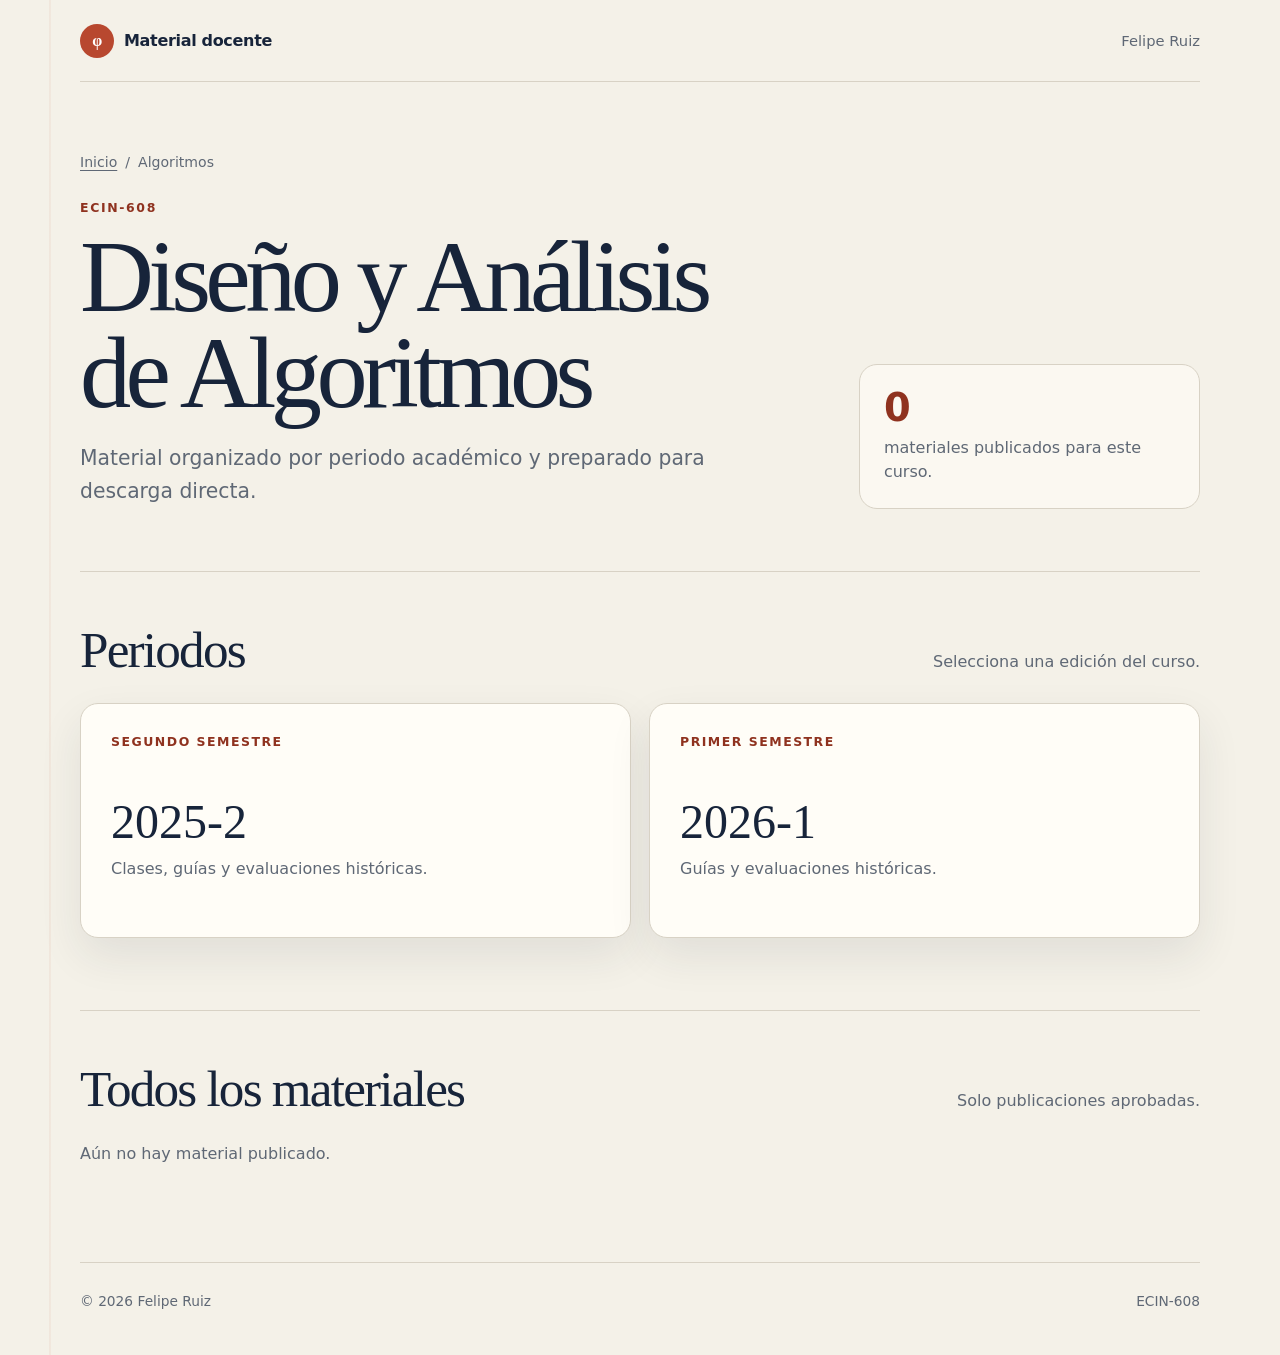
==== algoritmos/index.html @ ef08fc6a "feat: scaffold public course repository" ====
<!doctype html>
<html lang="es">
  <head>
    <meta charset="utf-8">
    <meta name="viewport" content="width=device-width, initial-scale=1">
    <meta name="description" content="Material público de Diseño y Análisis de Algoritmos, ECIN-608.">
    <title>Algoritmos · Material docente</title>
    <link rel="stylesheet" href="../assets/styles.css">
  </head>
  <body data-site-root="../" data-course="algoritmos">
    <a class="skip-link" href="#contenido">Ir al contenido</a>
    <header class="site-header">
      <a class="brand" href="../"><span class="brand-mark" aria-hidden="true">φ</span> Material docente</a>
      <span class="author">Felipe Ruiz</span>
    </header>
    <main id="contenido">
      <nav class="breadcrumbs" aria-label="Migas de pan"><a href="../">Inicio</a><span aria-hidden="true">/</span><span>Algoritmos</span></nav>
      <section class="hero">
        <div>
          <p class="eyebrow">ECIN-608</p>
          <h1>Diseño y Análisis de Algoritmos</h1>
          <p class="hero-copy">Material organizado por periodo académico y preparado para descarga directa.</p>
        </div>
        <aside class="hero-note"><strong data-material-count>0</strong><p>materiales publicados para este curso.</p></aside>
      </section>
      <section aria-labelledby="periodos">
        <div class="section-heading"><h2 id="periodos">Periodos</h2><p>Selecciona una edición del curso.</p></div>
        <div class="period-grid">
          <a class="period-card" href="2025-2/"><span class="card-code">SEGUNDO SEMESTRE</span><h2>2025-2</h2><p>Clases, guías y evaluaciones históricas.</p></a>
          <a class="period-card" href="2026-1/"><span class="card-code">PRIMER SEMESTRE</span><h2>2026-1</h2><p>Guías y evaluaciones históricas.</p></a>
        </div>
      </section>
      <section class="catalog" aria-labelledby="materiales"><div class="section-heading"><h2 id="materiales">Todos los materiales</h2><p>Solo publicaciones aprobadas.</p></div><div class="material-list" data-material-list aria-live="polite"><p class="empty-state">Cargando catálogo…</p></div></section>
    </main>
    <footer class="site-footer"><p>© <span data-current-year>2026</span> Felipe Ruiz</p><p>ECIN-608</p></footer>
    <script src="../assets/site.js" defer></script>
  </body>
</html>
---- assets/styles.css ----
:root {
  --paper: #f4f1e8;
  --surface: #fffdf7;
  --ink: #17243a;
  --muted: #5f6875;
  --line: #d8d2c5;
  --accent: #b8482f;
  --accent-dark: #8f321f;
  --navy: #11233d;
  --mint: #dce9df;
  --shadow: 0 18px 44px rgba(31, 42, 55, 0.09);
  --radius: 18px;
  font-family: Inter, ui-sans-serif, system-ui, -apple-system, BlinkMacSystemFont, "Segoe UI", sans-serif;
  color: var(--ink);
  background: var(--paper);
  font-synthesis: none;
}

* {
  box-sizing: border-box;
}

html {
  scroll-behavior: smooth;
}

body {
  margin: 0;
  min-width: 320px;
  background:
    linear-gradient(90deg, transparent 0 49px, rgba(184, 72, 47, 0.12) 50px, transparent 51px),
    var(--paper);
}

a {
  color: inherit;
}

a:focus-visible,
button:focus-visible {
  outline: 3px solid var(--accent);
  outline-offset: 4px;
}

.skip-link {
  position: fixed;
  z-index: 10;
  top: 12px;
  left: 12px;
  transform: translateY(-160%);
  padding: 10px 14px;
  border-radius: 8px;
  color: white;
  background: var(--navy);
}

.skip-link:focus {
  transform: translateY(0);
}

.site-header,
.site-footer,
main {
  width: min(1120px, calc(100% - 40px));
  margin-inline: auto;
}

.site-header {
  display: flex;
  align-items: center;
  justify-content: space-between;
  min-height: 82px;
  border-bottom: 1px solid var(--line);
}

.brand {
  display: inline-flex;
  gap: 10px;
  align-items: center;
  text-decoration: none;
  font-weight: 800;
  letter-spacing: -0.02em;
}

.brand-mark {
  display: grid;
  width: 34px;
  height: 34px;
  place-items: center;
  border-radius: 50%;
  color: white;
  background: var(--accent);
  font-family: Georgia, serif;
}

.author {
  color: var(--muted);
  font-size: 0.92rem;
}

main {
  padding-block: 72px 96px;
}

.breadcrumbs {
  display: flex;
  flex-wrap: wrap;
  gap: 8px;
  margin: 0 0 30px;
  color: var(--muted);
  font-size: 0.88rem;
}

.breadcrumbs a {
  text-underline-offset: 3px;
}

.hero {
  display: grid;
  grid-template-columns: minmax(0, 1.5fr) minmax(250px, 0.7fr);
  gap: 48px;
  align-items: end;
  padding-bottom: 62px;
}

.eyebrow {
  margin: 0 0 14px;
  color: var(--accent-dark);
  font-size: 0.78rem;
  font-weight: 800;
  letter-spacing: 0.13em;
  text-transform: uppercase;
}

h1,
h2,
h3,
p {
  margin-top: 0;
}

h1,
h2 {
  font-family: Georgia, "Times New Roman", serif;
}

h1 {
  max-width: 820px;
  margin-bottom: 20px;
  font-size: clamp(2.9rem, 8vw, 6.7rem);
  font-weight: 500;
  line-height: 0.94;
  letter-spacing: -0.055em;
}

.hero-copy {
  max-width: 680px;
  margin-bottom: 0;
  color: var(--muted);
  font-size: clamp(1.05rem, 2vw, 1.27rem);
  line-height: 1.65;
}

.hero-note {
  padding: 24px;
  border: 1px solid var(--line);
  border-radius: var(--radius);
  background: rgba(255, 253, 247, 0.68);
}

.hero-note strong {
  display: block;
  margin-bottom: 8px;
  color: var(--accent-dark);
  font-size: 2.4rem;
  line-height: 1;
}

.hero-note p {
  margin-bottom: 0;
  color: var(--muted);
  line-height: 1.5;
}

.section-heading {
  display: flex;
  gap: 24px;
  align-items: baseline;
  justify-content: space-between;
  margin-bottom: 24px;
  padding-top: 48px;
  border-top: 1px solid var(--line);
}

.section-heading h2 {
  margin-bottom: 0;
  font-size: clamp(2rem, 4vw, 3.4rem);
  font-weight: 500;
  letter-spacing: -0.035em;
}

.section-heading p {
  margin-bottom: 0;
  color: var(--muted);
}

.course-grid,
.period-grid,
.category-grid {
  display: grid;
  grid-template-columns: repeat(2, minmax(0, 1fr));
  gap: 18px;
}

.course-card,
.period-card {
  position: relative;
  min-height: 235px;
  padding: 30px;
  overflow: hidden;
  border: 1px solid var(--line);
  border-radius: var(--radius);
  background: var(--surface);
  box-shadow: var(--shadow);
  text-decoration: none;
  transition: transform 160ms ease, border-color 160ms ease;
}

.course-card:hover,
.period-card:hover {
  transform: translateY(-3px);
  border-color: var(--accent);
}

.course-card::after {
  position: absolute;
  right: -30px;
  bottom: -45px;
  width: 150px;
  height: 150px;
  border: 28px solid var(--mint);
  border-radius: 50%;
  content: "";
}

.card-code {
  display: block;
  margin-bottom: 48px;
  color: var(--accent-dark);
  font-size: 0.78rem;
  font-weight: 800;
  letter-spacing: 0.12em;
}

.course-card h2,
.period-card h2 {
  position: relative;
  z-index: 1;
  max-width: 430px;
  margin-bottom: 12px;
  font-size: clamp(1.8rem, 4vw, 3rem);
  font-weight: 500;
  line-height: 1.05;
}

.course-card p,
.period-card p {
  position: relative;
  z-index: 1;
  margin-bottom: 0;
  color: var(--muted);
}

.catalog {
  margin-top: 72px;
}

.category-grid {
  grid-template-columns: repeat(3, minmax(0, 1fr));
  align-items: start;
}

.category {
  min-height: 210px;
  padding: 24px;
  border-top: 4px solid var(--navy);
  background: rgba(255, 253, 247, 0.72);
}

.category h2 {
  margin-bottom: 22px;
  font-size: 1.65rem;
  font-weight: 500;
}

.material-list {
  display: grid;
  gap: 12px;
}

.material-card {
  padding: 16px;
  border: 1px solid var(--line);
  border-radius: 10px;
  background: var(--surface);
}

.material-card h3 {
  margin-bottom: 8px;
  font-size: 1rem;
  line-height: 1.4;
}

.material-card a {
  text-decoration-color: var(--accent);
  text-decoration-thickness: 2px;
  text-underline-offset: 4px;
}

.material-meta,
.material-topics {
  margin-bottom: 8px;
  color: var(--muted);
  font-size: 0.78rem;
  line-height: 1.45;
}

.material-topics {
  margin-bottom: 0;
}

.empty-state {
  margin-bottom: 0;
  color: var(--muted);
  line-height: 1.55;
}

.empty-state--error {
  color: var(--accent-dark);
}

.policy-note {
  margin-top: 52px;
  padding: 24px 28px;
  border-left: 4px solid var(--accent);
  background: var(--mint);
}

.policy-note h2 {
  margin-bottom: 8px;
  font-size: 1.2rem;
  font-family: inherit;
}

.policy-note p {
  margin-bottom: 0;
  color: #405146;
  line-height: 1.6;
}

.site-footer {
  display: flex;
  justify-content: space-between;
  padding-block: 30px 46px;
  border-top: 1px solid var(--line);
  color: var(--muted);
  font-size: 0.86rem;
}

.site-footer p {
  margin-bottom: 0;
}

@media (max-width: 800px) {
  body {
    background: var(--paper);
  }

  .hero,
  .course-grid,
  .period-grid,
  .category-grid {
    grid-template-columns: 1fr;
  }

  .hero {
    gap: 30px;
  }

  .hero-note {
    max-width: 420px;
  }
}

@media (max-width: 520px) {
  .site-header,
  .site-footer,
  main {
    width: min(100% - 28px, 1120px);
  }

  .site-header,
  .site-footer,
  .section-heading {
    align-items: flex-start;
    flex-direction: column;
  }

  .site-header {
    justify-content: center;
    gap: 4px;
  }

  main {
    padding-block: 48px 70px;
  }

  h1 {
    font-size: clamp(2.8rem, 17vw, 4.6rem);
  }

  .course-card,
  .period-card {
    min-height: 205px;
    padding: 24px;
  }

  .site-footer {
    gap: 8px;
  }
}

@media (prefers-reduced-motion: reduce) {
  html {
    scroll-behavior: auto;
  }

  .course-card,
  .period-card {
    transition: none;
  }
}
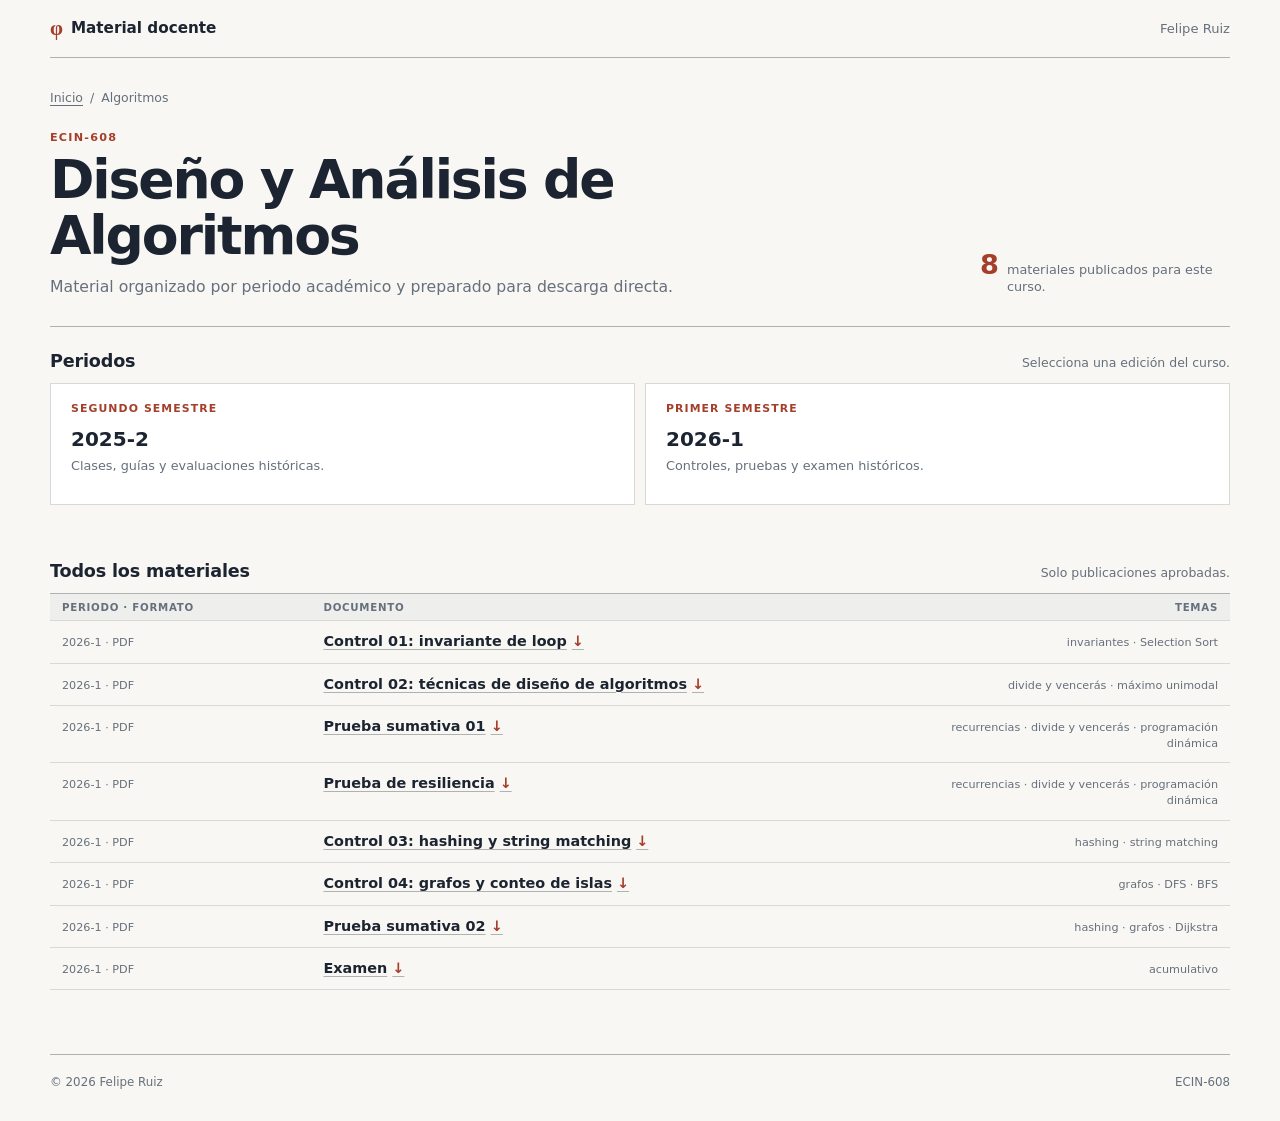
==== commit 4f7f7c95: "feat: publish 2026-1 algorithms materials" ====
--- a/algoritmos/index.html
+++ b/algoritmos/index.html
@@ -27,7 +27,7 @@
         <div class="section-heading"><h2 id="periodos">Periodos</h2><p>Selecciona una edición del curso.</p></div>
         <div class="period-grid">
           <a class="period-card" href="2025-2/"><span class="card-code">SEGUNDO SEMESTRE</span><h2>2025-2</h2><p>Clases, guías y evaluaciones históricas.</p></a>
-          <a class="period-card" href="2026-1/"><span class="card-code">PRIMER SEMESTRE</span><h2>2026-1</h2><p>Guías y evaluaciones históricas.</p></a>
+          <a class="period-card" href="2026-1/"><span class="card-code">PRIMER SEMESTRE</span><h2>2026-1</h2><p>Controles, pruebas y examen históricos.</p></a>
         </div>
       </section>
       <section class="catalog" aria-labelledby="materiales"><div class="section-heading"><h2 id="materiales">Todos los materiales</h2><p>Solo publicaciones aprobadas.</p></div><div class="material-list" data-material-list aria-live="polite"><p class="empty-state">Cargando catálogo…</p></div></section>
--- a/assets/styles.css
+++ b/assets/styles.css
@@ -1,18 +1,16 @@
 :root {
-  --paper: #f4f1e8;
-  --surface: #fffdf7;
-  --ink: #17243a;
-  --muted: #5f6875;
-  --line: #d8d2c5;
-  --accent: #b8482f;
-  --accent-dark: #8f321f;
-  --navy: #11233d;
-  --mint: #dce9df;
-  --shadow: 0 18px 44px rgba(31, 42, 55, 0.09);
-  --radius: 18px;
-  font-family: Inter, ui-sans-serif, system-ui, -apple-system, BlinkMacSystemFont, "Segoe UI", sans-serif;
+  --paper: #f8f7f3;
+  --surface: #ffffff;
+  --ink: #1b2430;
+  --muted: #66707c;
+  --line: #d8d9d6;
+  --line-strong: #aeb2b1;
+  --accent: #a43f2b;
+  --accent-soft: #f3ebe7;
+  --content: 1180px;
   color: var(--ink);
   background: var(--paper);
+  font-family: Inter, ui-sans-serif, system-ui, -apple-system, BlinkMacSystemFont, "Segoe UI", sans-serif;
   font-synthesis: none;
 }
 
@@ -25,11 +23,9 @@
 }
 
 body {
+  min-width: 320px;
   margin: 0;
-  min-width: 320px;
-  background:
-    linear-gradient(90deg, transparent 0 49px, rgba(184, 72, 47, 0.12) 50px, transparent 51px),
-    var(--paper);
+  background: var(--paper);
 }
 
 a {
@@ -38,20 +34,19 @@
 
 a:focus-visible,
 button:focus-visible {
-  outline: 3px solid var(--accent);
-  outline-offset: 4px;
+  outline: 2px solid var(--accent);
+  outline-offset: 3px;
 }
 
 .skip-link {
   position: fixed;
   z-index: 10;
-  top: 12px;
-  left: 12px;
+  top: 8px;
+  left: 8px;
   transform: translateY(-160%);
-  padding: 10px 14px;
-  border-radius: 8px;
+  padding: 8px 12px;
   color: white;
-  background: var(--navy);
+  background: var(--ink);
 }
 
 .skip-link:focus {
@@ -61,7 +56,7 @@
 .site-header,
 .site-footer,
 main {
-  width: min(1120px, calc(100% - 40px));
+  width: min(var(--content), calc(100% - 40px));
   margin-inline: auto;
 }
 
@@ -69,46 +64,42 @@
   display: flex;
   align-items: center;
   justify-content: space-between;
-  min-height: 82px;
-  border-bottom: 1px solid var(--line);
+  min-height: 58px;
+  border-bottom: 1px solid var(--line-strong);
 }
 
 .brand {
   display: inline-flex;
-  gap: 10px;
+  gap: 8px;
   align-items: center;
   text-decoration: none;
-  font-weight: 800;
-  letter-spacing: -0.02em;
+  font-size: 0.95rem;
+  font-weight: 700;
 }
 
 .brand-mark {
-  display: grid;
-  width: 34px;
-  height: 34px;
-  place-items: center;
-  border-radius: 50%;
-  color: white;
-  background: var(--accent);
+  color: var(--accent);
   font-family: Georgia, serif;
+  font-size: 1.3rem;
+  line-height: 1;
 }
 
 .author {
   color: var(--muted);
-  font-size: 0.92rem;
+  font-size: 0.82rem;
 }
 
 main {
-  padding-block: 72px 96px;
+  padding-block: 32px 64px;
 }
 
 .breadcrumbs {
   display: flex;
   flex-wrap: wrap;
-  gap: 8px;
-  margin: 0 0 30px;
-  color: var(--muted);
-  font-size: 0.88rem;
+  gap: 7px;
+  margin: 0 0 22px;
+  color: var(--muted);
+  font-size: 0.78rem;
 }
 
 .breadcrumbs a {
@@ -117,18 +108,19 @@
 
 .hero {
   display: grid;
-  grid-template-columns: minmax(0, 1.5fr) minmax(250px, 0.7fr);
-  gap: 48px;
+  grid-template-columns: minmax(0, 1fr) auto;
+  gap: 40px;
   align-items: end;
-  padding-bottom: 62px;
+  padding: 4px 0 28px;
+  border-bottom: 1px solid var(--line-strong);
 }
 
 .eyebrow {
-  margin: 0 0 14px;
-  color: var(--accent-dark);
-  font-size: 0.78rem;
-  font-weight: 800;
-  letter-spacing: 0.13em;
+  margin: 0 0 8px;
+  color: var(--accent);
+  font-size: 0.7rem;
+  font-weight: 750;
+  letter-spacing: 0.11em;
   text-transform: uppercase;
 }
 
@@ -139,256 +131,303 @@
   margin-top: 0;
 }
 
-h1,
-h2 {
-  font-family: Georgia, "Times New Roman", serif;
-}
-
 h1 {
-  max-width: 820px;
-  margin-bottom: 20px;
-  font-size: clamp(2.9rem, 8vw, 6.7rem);
-  font-weight: 500;
-  line-height: 0.94;
-  letter-spacing: -0.055em;
+  max-width: 860px;
+  margin-bottom: 10px;
+  font-size: clamp(2rem, 4.2vw, 3.35rem);
+  font-weight: 650;
+  line-height: 1.05;
+  letter-spacing: -0.04em;
 }
 
 .hero-copy {
-  max-width: 680px;
-  margin-bottom: 0;
-  color: var(--muted);
-  font-size: clamp(1.05rem, 2vw, 1.27rem);
-  line-height: 1.65;
+  max-width: 760px;
+  margin-bottom: 0;
+  color: var(--muted);
+  font-size: 0.98rem;
+  line-height: 1.5;
 }
 
 .hero-note {
-  padding: 24px;
-  border: 1px solid var(--line);
-  border-radius: var(--radius);
-  background: rgba(255, 253, 247, 0.68);
+  display: flex;
+  gap: 8px;
+  align-items: baseline;
+  justify-content: flex-end;
+  max-width: 250px;
+  padding: 0 0 3px;
 }
 
 .hero-note strong {
-  display: block;
-  margin-bottom: 8px;
-  color: var(--accent-dark);
-  font-size: 2.4rem;
+  color: var(--accent);
+  font-size: 1.7rem;
   line-height: 1;
 }
 
 .hero-note p {
   margin-bottom: 0;
   color: var(--muted);
-  line-height: 1.5;
+  font-size: 0.8rem;
+  line-height: 1.35;
 }
 
 .section-heading {
   display: flex;
-  gap: 24px;
+  gap: 20px;
   align-items: baseline;
   justify-content: space-between;
-  margin-bottom: 24px;
-  padding-top: 48px;
-  border-top: 1px solid var(--line);
+  margin: 0 0 12px;
+  padding-top: 24px;
 }
 
 .section-heading h2 {
   margin-bottom: 0;
-  font-size: clamp(2rem, 4vw, 3.4rem);
-  font-weight: 500;
-  letter-spacing: -0.035em;
+  font-size: 1.1rem;
+  font-weight: 700;
+  letter-spacing: -0.01em;
 }
 
 .section-heading p {
   margin-bottom: 0;
   color: var(--muted);
+  font-size: 0.78rem;
 }
 
 .course-grid,
-.period-grid,
+.period-grid {
+  display: grid;
+  grid-template-columns: repeat(2, minmax(0, 1fr));
+  gap: 10px;
+}
+
+.period-grid {
+  grid-template-columns: repeat(auto-fit, minmax(260px, 1fr));
+}
+
+.course-card,
+.period-card {
+  min-height: 122px;
+  padding: 18px 20px;
+  border: 1px solid var(--line);
+  background: var(--surface);
+  text-decoration: none;
+  transition: border-color 120ms ease, background-color 120ms ease;
+}
+
+.course-card:hover,
+.period-card:hover {
+  border-color: var(--line-strong);
+  background: var(--accent-soft);
+}
+
+.card-code {
+  display: block;
+  margin-bottom: 12px;
+  color: var(--accent);
+  font-size: 0.68rem;
+  font-weight: 750;
+  letter-spacing: 0.1em;
+}
+
+.course-card h2,
+.period-card h2 {
+  max-width: 520px;
+  margin-bottom: 6px;
+  font-size: 1.25rem;
+  font-weight: 650;
+  line-height: 1.2;
+}
+
+.course-card p,
+.period-card p {
+  margin-bottom: 0;
+  color: var(--muted);
+  font-size: 0.8rem;
+  line-height: 1.45;
+}
+
+.catalog {
+  margin-top: 32px;
+}
+
 .category-grid {
   display: grid;
-  grid-template-columns: repeat(2, minmax(0, 1fr));
+  gap: 30px;
+}
+
+.category {
+  min-width: 0;
+}
+
+.category h2 {
+  margin-bottom: 10px;
+  font-size: 1.05rem;
+  font-weight: 700;
+}
+
+.material-list {
+  border-top: 1px solid var(--line-strong);
+}
+
+.material-list-header,
+.material-card {
+  display: grid;
+  grid-template-columns: minmax(165px, 0.75fr) minmax(300px, 1.8fr) minmax(150px, 0.9fr);
   gap: 18px;
-}
-
-.course-card,
-.period-card {
-  position: relative;
-  min-height: 235px;
-  padding: 30px;
-  overflow: hidden;
-  border: 1px solid var(--line);
-  border-radius: var(--radius);
+  align-items: baseline;
+}
+
+body[data-course][data-term] .material-list-header,
+body[data-course][data-term] .material-card {
+  grid-template-columns: minmax(110px, 0.45fr) minmax(300px, 2fr) minmax(150px, 0.9fr);
+}
+
+.material-list-header {
+  padding: 7px 12px;
+  border-bottom: 1px solid var(--line);
+  color: var(--muted);
+  background: #eeefec;
+  font-size: 0.64rem;
+  font-weight: 700;
+  letter-spacing: 0.07em;
+  text-transform: uppercase;
+}
+
+.material-list-header span:last-child {
+  text-align: right;
+}
+
+.material-card {
+  padding: 11px 12px;
+  border-bottom: 1px solid var(--line);
+  background: transparent;
+  transition: background-color 100ms ease;
+}
+
+.material-card:hover {
   background: var(--surface);
-  box-shadow: var(--shadow);
+}
+
+.material-card h3 {
+  margin-bottom: 0;
+  font-size: 0.9rem;
+  font-weight: 600;
+  line-height: 1.35;
+}
+
+.material-card a {
+  text-decoration-color: var(--line-strong);
+  text-decoration-thickness: 1px;
+  text-underline-offset: 3px;
+}
+
+.material-card a:hover {
+  color: var(--accent);
+  text-decoration-color: var(--accent);
+}
+
+.material-card a::after {
+  margin-left: 0.35em;
+  color: var(--accent);
+  content: "↓";
   text-decoration: none;
-  transition: transform 160ms ease, border-color 160ms ease;
-}
-
-.course-card:hover,
-.period-card:hover {
-  transform: translateY(-3px);
-  border-color: var(--accent);
-}
-
-.course-card::after {
-  position: absolute;
-  right: -30px;
-  bottom: -45px;
-  width: 150px;
-  height: 150px;
-  border: 28px solid var(--mint);
-  border-radius: 50%;
-  content: "";
-}
-
-.card-code {
-  display: block;
-  margin-bottom: 48px;
-  color: var(--accent-dark);
-  font-size: 0.78rem;
-  font-weight: 800;
-  letter-spacing: 0.12em;
-}
-
-.course-card h2,
-.period-card h2 {
-  position: relative;
-  z-index: 1;
-  max-width: 430px;
-  margin-bottom: 12px;
-  font-size: clamp(1.8rem, 4vw, 3rem);
-  font-weight: 500;
-  line-height: 1.05;
-}
-
-.course-card p,
-.period-card p {
-  position: relative;
-  z-index: 1;
-  margin-bottom: 0;
-  color: var(--muted);
-}
-
-.catalog {
-  margin-top: 72px;
-}
-
-.category-grid {
-  grid-template-columns: repeat(3, minmax(0, 1fr));
-  align-items: start;
-}
-
-.category {
-  min-height: 210px;
-  padding: 24px;
-  border-top: 4px solid var(--navy);
-  background: rgba(255, 253, 247, 0.72);
-}
-
-.category h2 {
-  margin-bottom: 22px;
-  font-size: 1.65rem;
-  font-weight: 500;
-}
-
-.material-list {
-  display: grid;
-  gap: 12px;
-}
-
-.material-card {
-  padding: 16px;
-  border: 1px solid var(--line);
-  border-radius: 10px;
-  background: var(--surface);
-}
-
-.material-card h3 {
-  margin-bottom: 8px;
-  font-size: 1rem;
-  line-height: 1.4;
-}
-
-.material-card a {
-  text-decoration-color: var(--accent);
-  text-decoration-thickness: 2px;
-  text-underline-offset: 4px;
 }
 
 .material-meta,
 .material-topics {
-  margin-bottom: 8px;
-  color: var(--muted);
-  font-size: 0.78rem;
-  line-height: 1.45;
+  margin-bottom: 0;
+  color: var(--muted);
+  font-size: 0.7rem;
+  line-height: 1.4;
 }
 
 .material-topics {
-  margin-bottom: 0;
+  text-align: right;
 }
 
 .empty-state {
   margin-bottom: 0;
-  color: var(--muted);
-  line-height: 1.55;
+  padding: 16px 12px;
+  border-bottom: 1px solid var(--line);
+  color: var(--muted);
+  font-size: 0.82rem;
+  line-height: 1.5;
 }
 
 .empty-state--error {
-  color: var(--accent-dark);
+  color: var(--accent);
 }
 
 .policy-note {
-  margin-top: 52px;
-  padding: 24px 28px;
-  border-left: 4px solid var(--accent);
-  background: var(--mint);
+  margin-top: 34px;
+  padding: 14px 0;
+  border-top: 1px solid var(--line);
+  border-bottom: 1px solid var(--line);
 }
 
 .policy-note h2 {
-  margin-bottom: 8px;
-  font-size: 1.2rem;
-  font-family: inherit;
+  margin-bottom: 4px;
+  font-size: 0.85rem;
+  font-weight: 700;
 }
 
 .policy-note p {
-  margin-bottom: 0;
-  color: #405146;
-  line-height: 1.6;
+  max-width: 900px;
+  margin-bottom: 0;
+  color: var(--muted);
+  font-size: 0.76rem;
+  line-height: 1.5;
 }
 
 .site-footer {
   display: flex;
   justify-content: space-between;
-  padding-block: 30px 46px;
-  border-top: 1px solid var(--line);
-  color: var(--muted);
-  font-size: 0.86rem;
+  padding-block: 20px 32px;
+  border-top: 1px solid var(--line-strong);
+  color: var(--muted);
+  font-size: 0.74rem;
 }
 
 .site-footer p {
   margin-bottom: 0;
 }
 
-@media (max-width: 800px) {
-  body {
-    background: var(--paper);
-  }
-
-  .hero,
-  .course-grid,
-  .period-grid,
-  .category-grid {
+@media (max-width: 760px) {
+  .hero {
     grid-template-columns: 1fr;
-  }
-
-  .hero {
-    gap: 30px;
+    gap: 14px;
   }
 
   .hero-note {
-    max-width: 420px;
+    justify-content: flex-start;
+    max-width: none;
+  }
+
+  .course-grid {
+    grid-template-columns: 1fr;
+  }
+
+  .material-list-header {
+    display: none;
+  }
+
+  .material-card,
+  body[data-course][data-term] .material-card {
+    grid-template-columns: 1fr;
+    gap: 4px;
+    padding: 12px 4px;
+  }
+
+  .material-card h3 {
+    grid-row: 1;
+  }
+
+  .material-meta {
+    grid-row: 2;
+  }
+
+  .material-topics {
+    grid-row: 3;
+    text-align: left;
   }
 }
 
@@ -396,37 +435,37 @@
   .site-header,
   .site-footer,
   main {
-    width: min(100% - 28px, 1120px);
-  }
-
-  .site-header,
-  .site-footer,
+    width: min(100% - 24px, var(--content));
+  }
+
+  .site-header {
+    min-height: 52px;
+  }
+
+  main {
+    padding-block: 24px 48px;
+  }
+
+  h1 {
+    font-size: clamp(1.8rem, 10vw, 2.5rem);
+  }
+
   .section-heading {
     align-items: flex-start;
     flex-direction: column;
-  }
-
-  .site-header {
-    justify-content: center;
-    gap: 4px;
-  }
-
-  main {
-    padding-block: 48px 70px;
-  }
-
-  h1 {
-    font-size: clamp(2.8rem, 17vw, 4.6rem);
+    gap: 3px;
   }
 
   .course-card,
   .period-card {
-    min-height: 205px;
-    padding: 24px;
+    min-height: auto;
+    padding: 16px;
   }
 
   .site-footer {
-    gap: 8px;
+    align-items: flex-start;
+    flex-direction: column;
+    gap: 4px;
   }
 }
 
@@ -436,7 +475,8 @@
   }
 
   .course-card,
-  .period-card {
+  .period-card,
+  .material-card {
     transition: none;
   }
 }
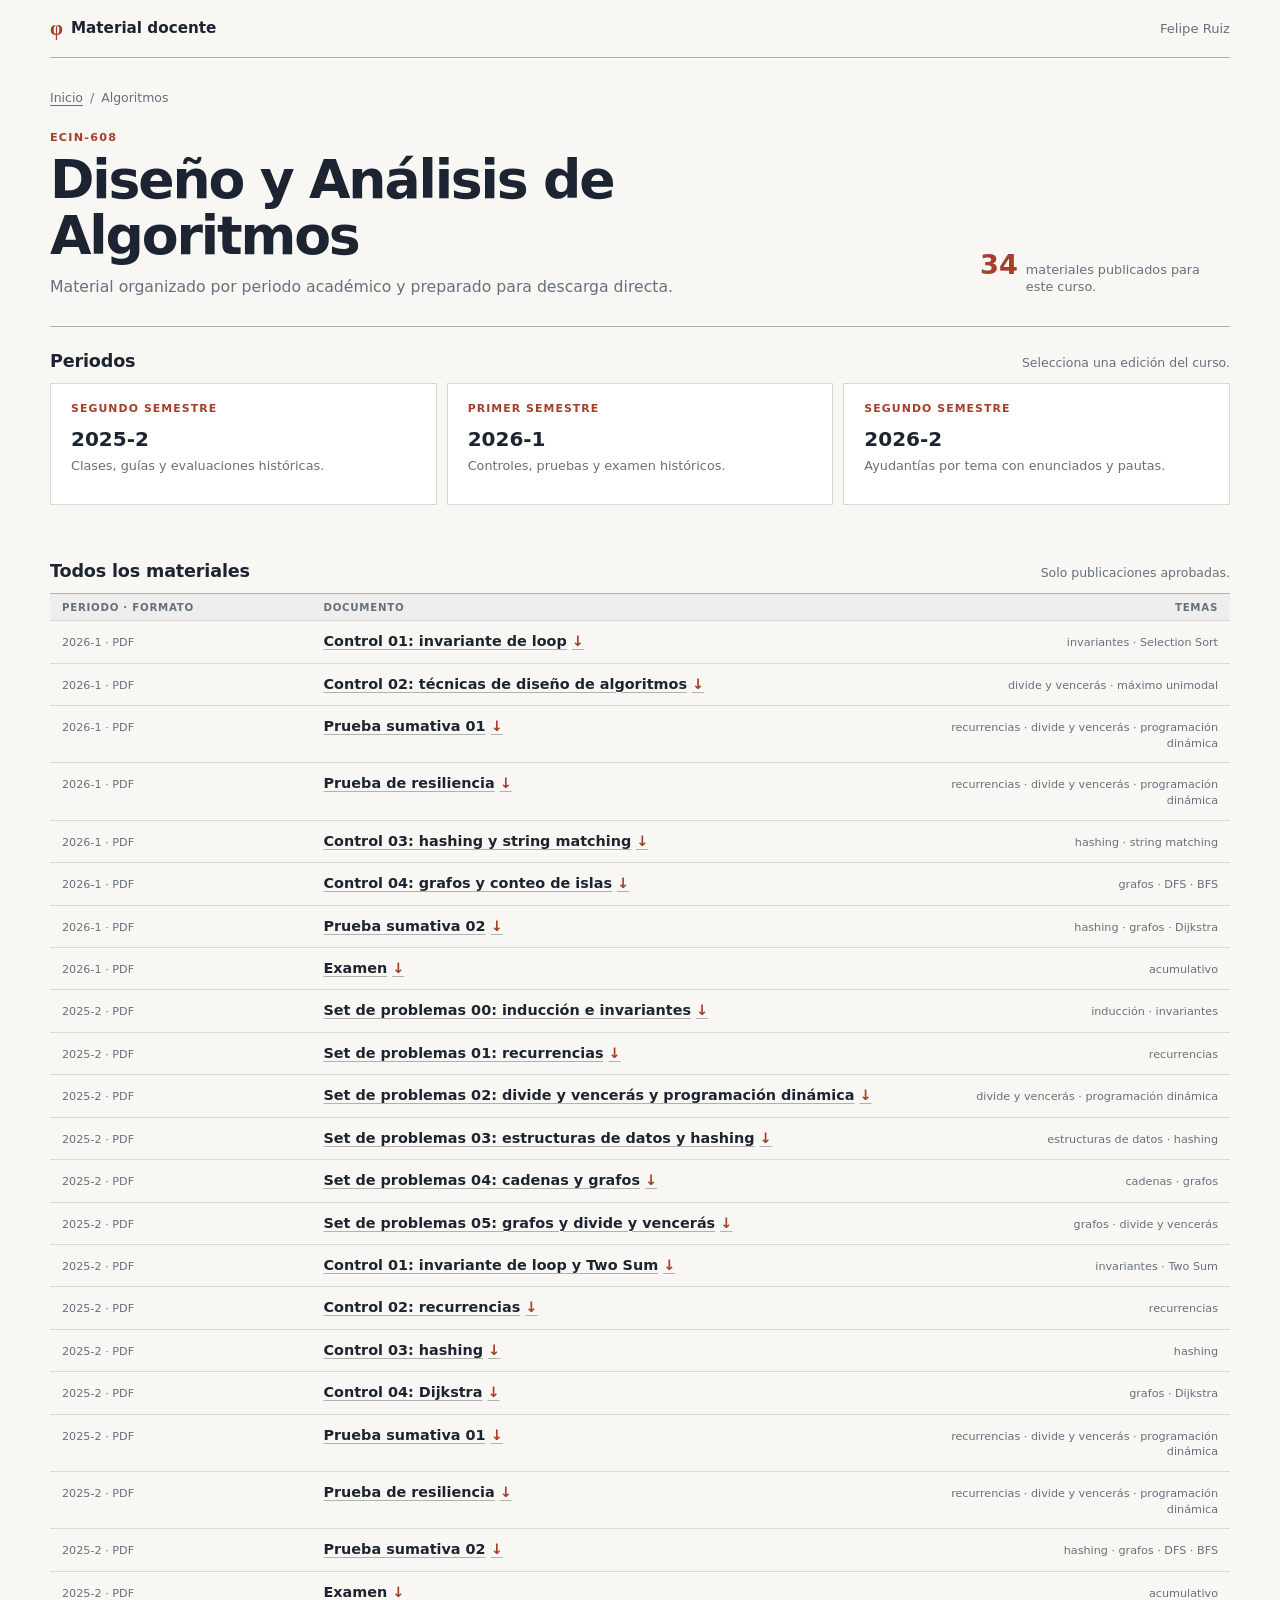
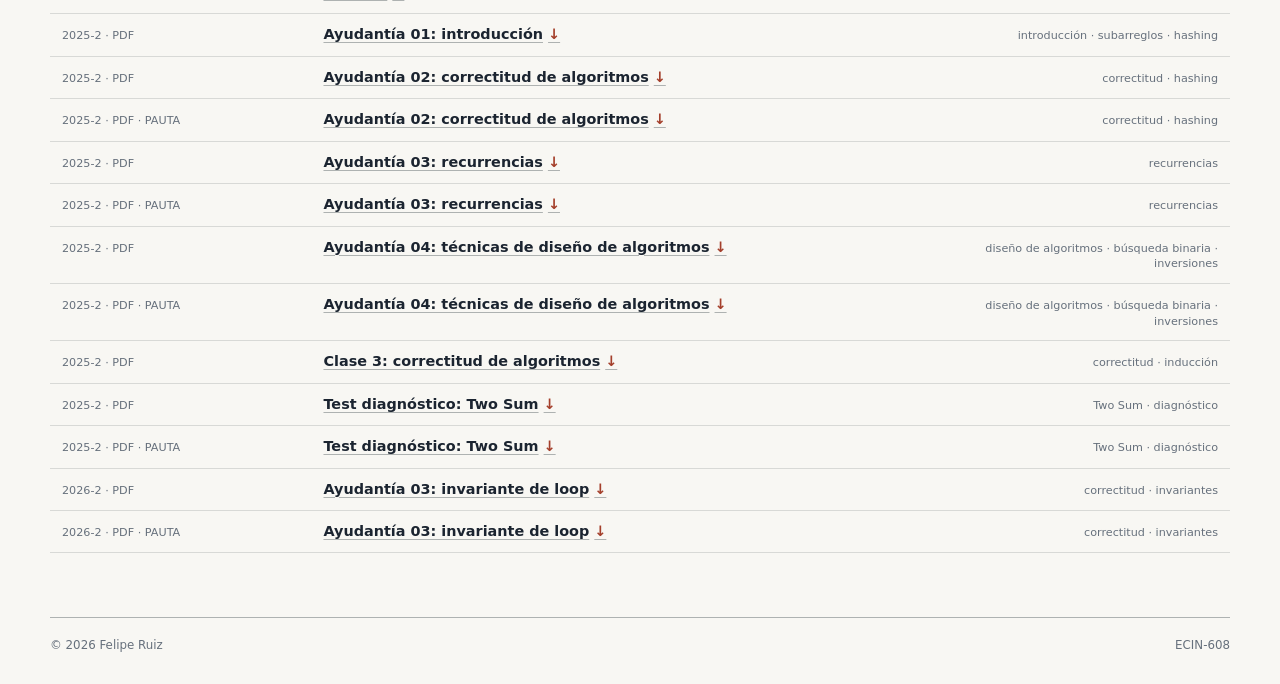
==== commit dd5e41d6: "feat: publish Ayudantía 03: invariante de loop Add the Ayudantía 03: invariante de loop ayudantía (e" ====
--- a/algoritmos/index.html
+++ b/algoritmos/index.html
@@ -28,6 +28,7 @@
         <div class="period-grid">
           <a class="period-card" href="2025-2/"><span class="card-code">SEGUNDO SEMESTRE</span><h2>2025-2</h2><p>Clases, guías y evaluaciones históricas.</p></a>
           <a class="period-card" href="2026-1/"><span class="card-code">PRIMER SEMESTRE</span><h2>2026-1</h2><p>Controles, pruebas y examen históricos.</p></a>
+          <a class="period-card" href="2026-2/"><span class="card-code">SEGUNDO SEMESTRE</span><h2>2026-2</h2><p>Ayudantías por tema con enunciados y pautas.</p></a>
         </div>
       </section>
       <section class="catalog" aria-labelledby="materiales"><div class="section-heading"><h2 id="materiales">Todos los materiales</h2><p>Solo publicaciones aprobadas.</p></div><div class="material-list" data-material-list aria-live="polite"><p class="empty-state">Cargando catálogo…</p></div></section>
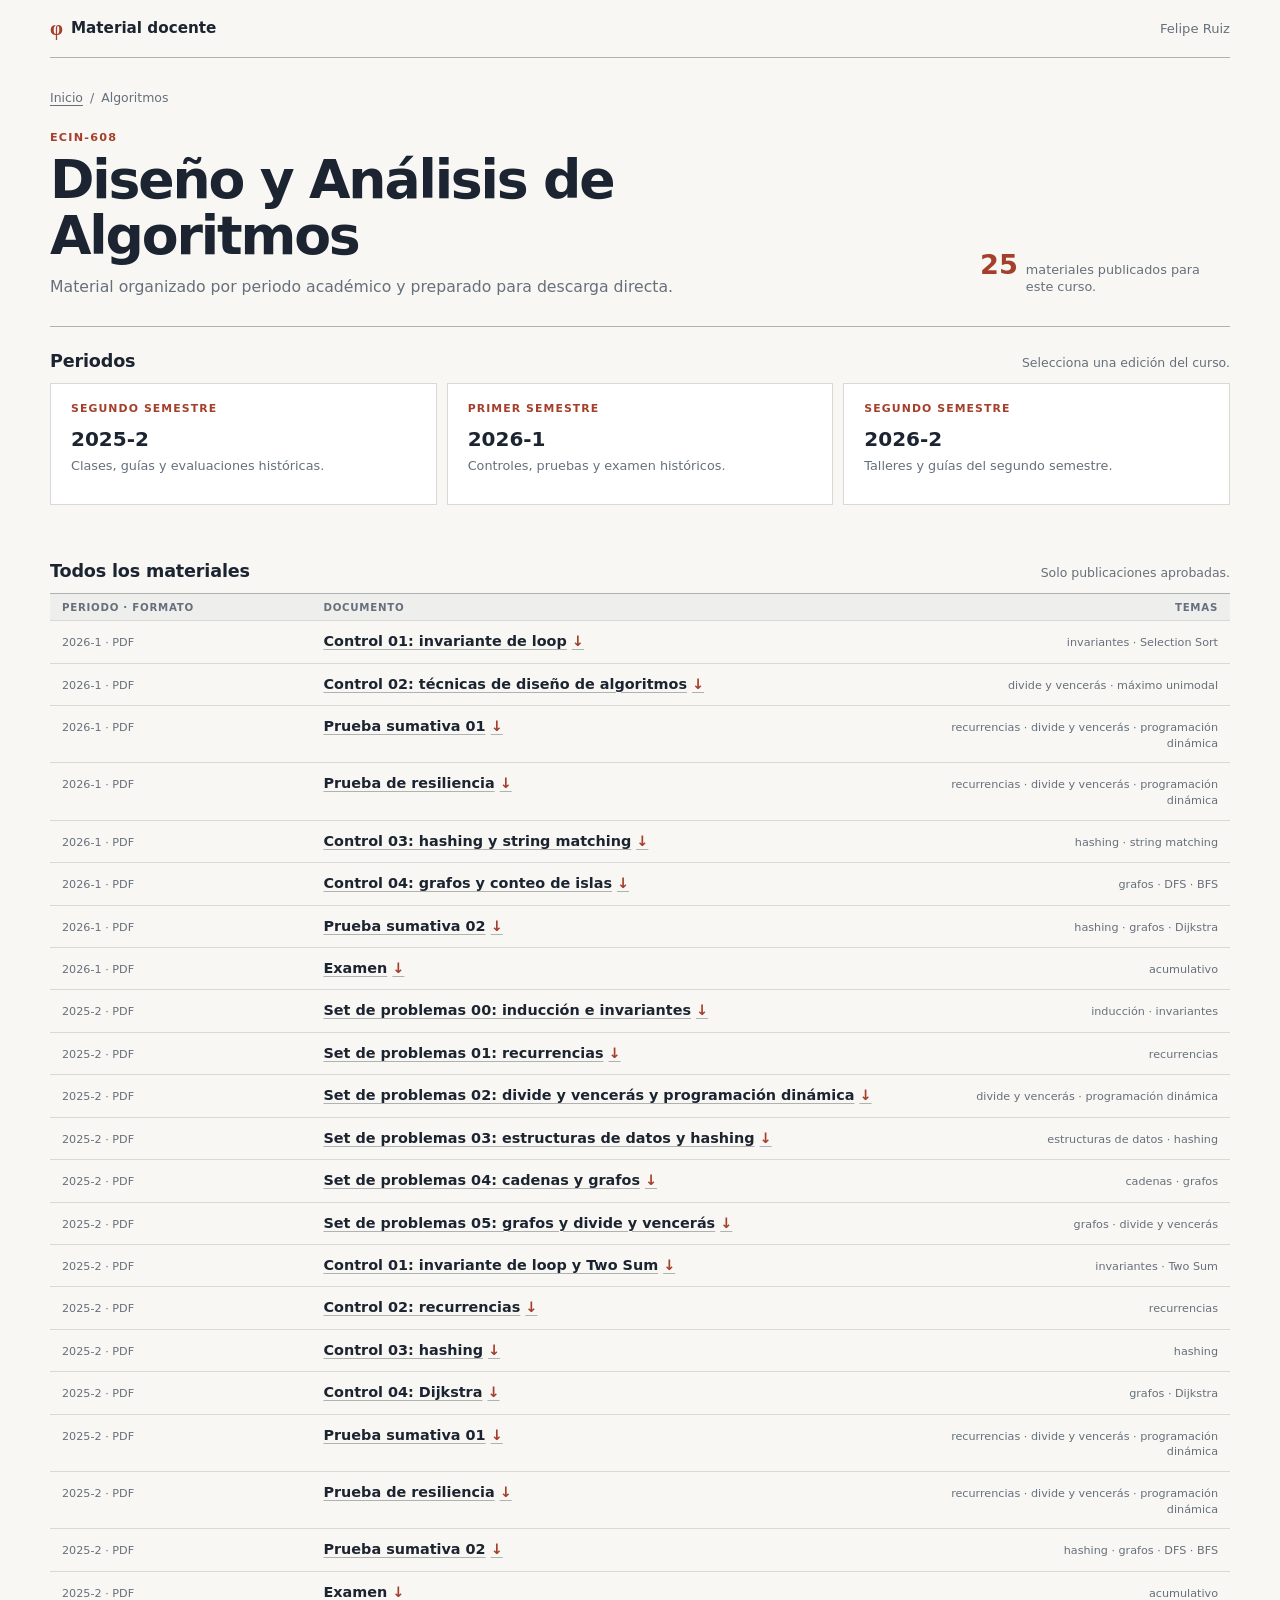
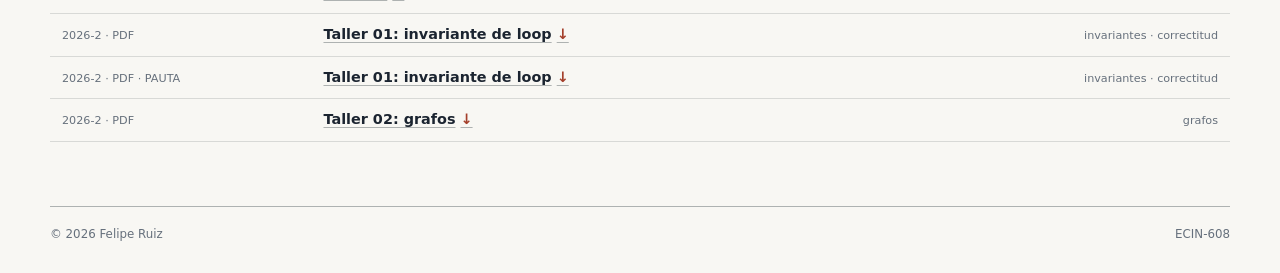
==== commit 7f07853f: "feat: publish Taller 02 grafos assignment sheet and conceptual Q&A feat: require 3 applications with" ====
--- a/algoritmos/index.html
+++ b/algoritmos/index.html
@@ -28,7 +28,7 @@
         <div class="period-grid">
           <a class="period-card" href="2025-2/"><span class="card-code">SEGUNDO SEMESTRE</span><h2>2025-2</h2><p>Clases, guías y evaluaciones históricas.</p></a>
           <a class="period-card" href="2026-1/"><span class="card-code">PRIMER SEMESTRE</span><h2>2026-1</h2><p>Controles, pruebas y examen históricos.</p></a>
-          <a class="period-card" href="2026-2/"><span class="card-code">SEGUNDO SEMESTRE</span><h2>2026-2</h2><p>Ayudantías por tema con enunciados y pautas.</p></a>
+          <a class="period-card" href="2026-2/"><span class="card-code">SEGUNDO SEMESTRE</span><h2>2026-2</h2><p>Talleres y guías del segundo semestre.</p></a>
         </div>
       </section>
       <section class="catalog" aria-labelledby="materiales"><div class="section-heading"><h2 id="materiales">Todos los materiales</h2><p>Solo publicaciones aprobadas.</p></div><div class="material-list" data-material-list aria-live="polite"><p class="empty-state">Cargando catálogo…</p></div></section>
